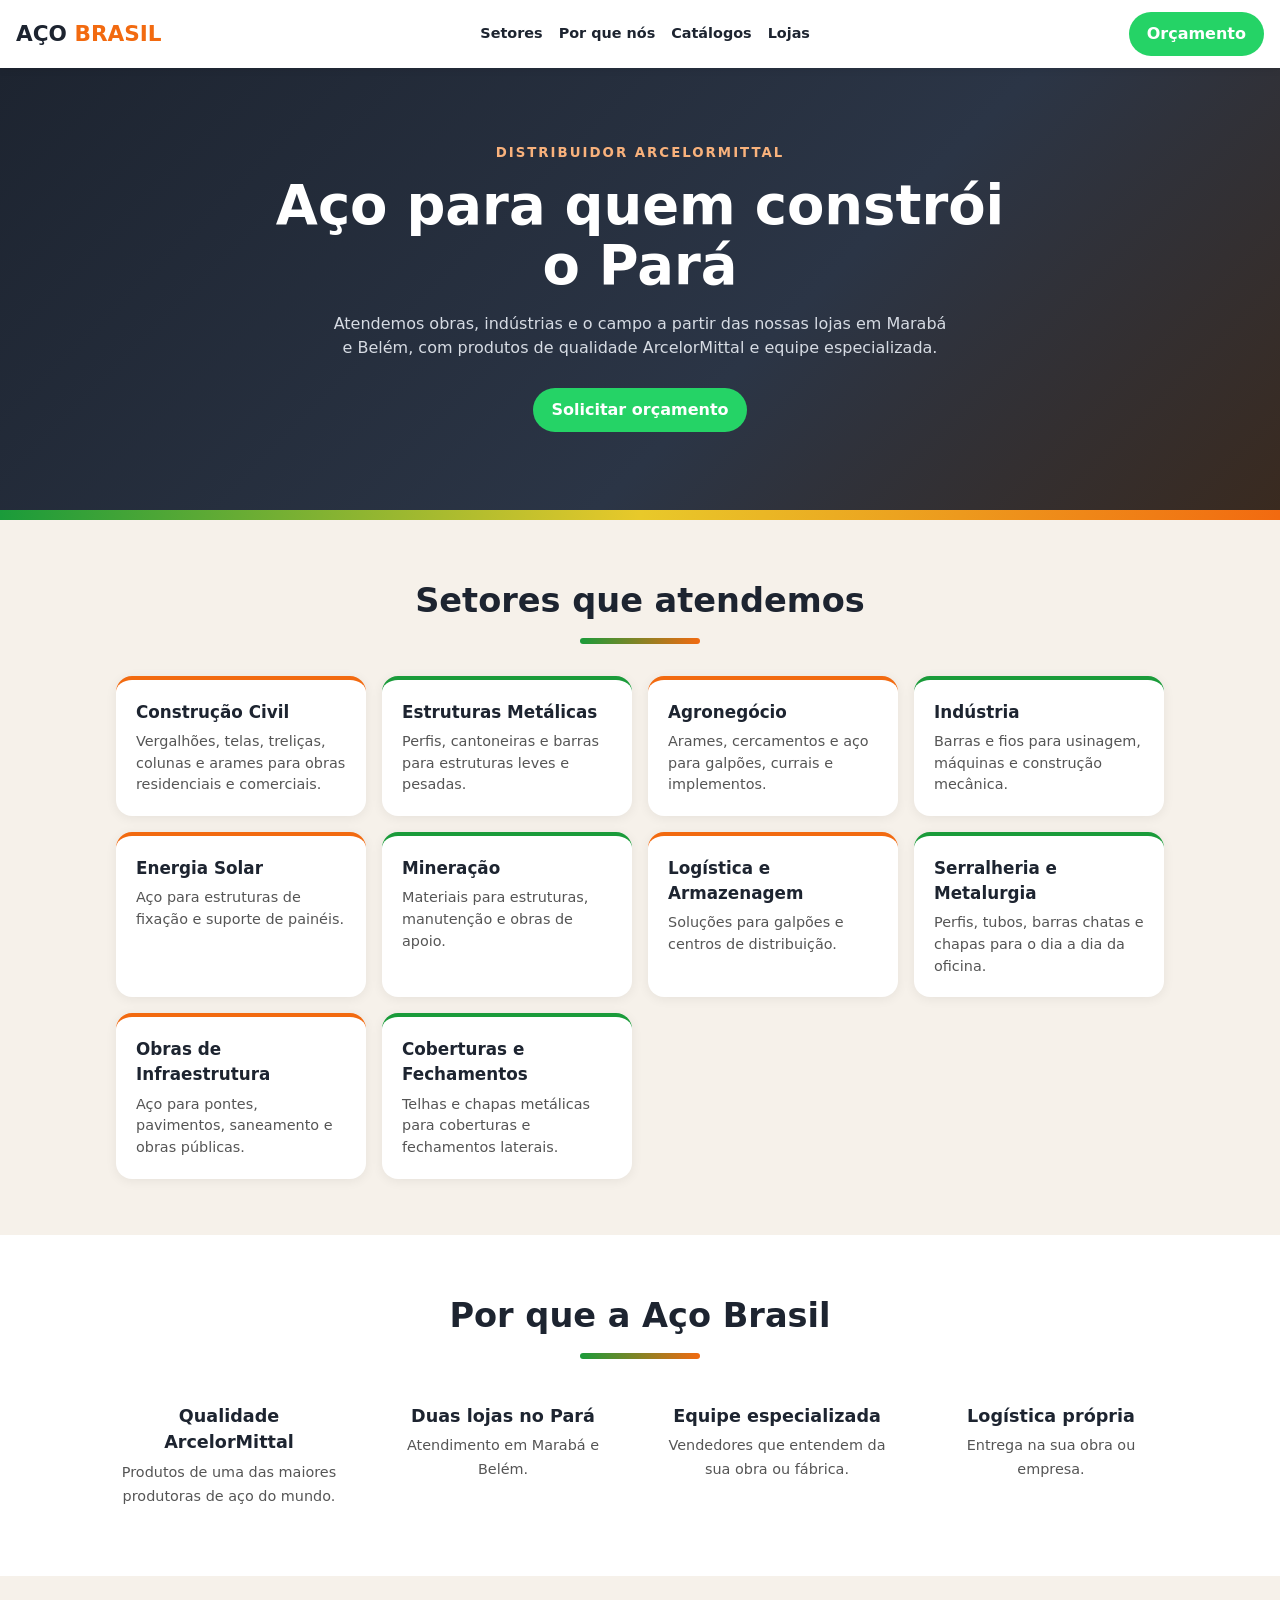
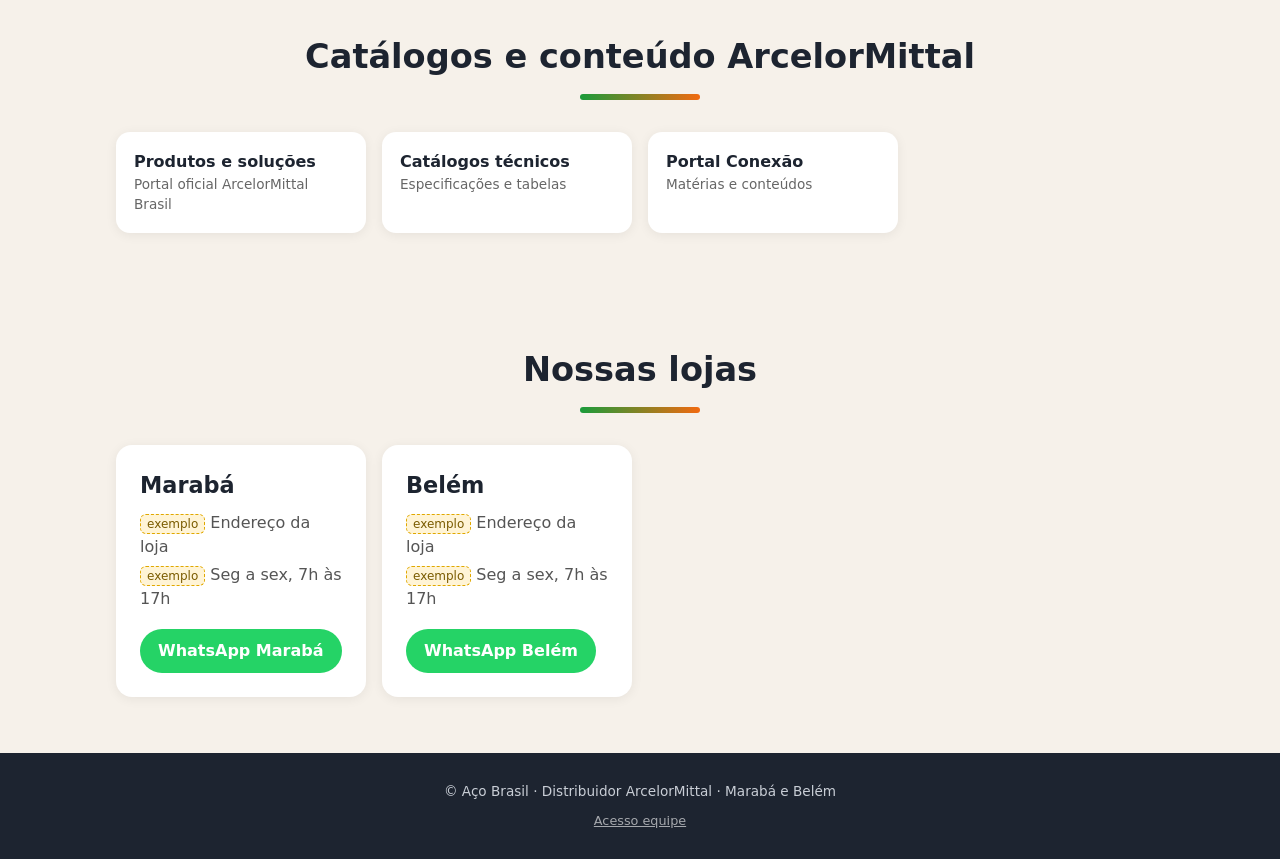
==== index.html @ 0b765691 "Rename index (5).html to index.html" ====
<!doctype html>
<html lang="pt-BR">
<head>
<meta charset="utf-8">
<meta name="viewport" content="width=device-width, initial-scale=1">
<title>Aço Brasil – Distribuidor ArcelorMittal</title>
<meta name="description" content="Aço Brasil, distribuidor ArcelorMittal em Marabá e Belém. Aço para construção civil, indústria, agronegócio e mais.">
<style>
:root{--verde:#1a9b3a;--laranja:#f26a10;--escuro:#1d2430;--claro:#f6f1ea}
*{box-sizing:border-box;margin:0;padding:0}
html{scroll-behavior:smooth}
body{font-family:system-ui,Segoe UI,Roboto,sans-serif;background:var(--claro);color:var(--escuro);overflow-x:hidden;line-height:1.5}
a{color:inherit}
header{position:sticky;top:0;z-index:5;background:#fff;padding:12px 16px;display:flex;align-items:center;justify-content:space-between;gap:12px;box-shadow:0 2px 8px #0001}
.logo{font-weight:900;font-size:1.35rem;text-decoration:none}.logo span{color:var(--laranja)}
nav{display:flex;gap:16px;font-weight:600;font-size:.9rem}
nav a{text-decoration:none}
@media(max-width:640px){nav{display:none}}
.cta{background:#25d366;color:#fff;text-decoration:none;font-weight:700;padding:10px 18px;border-radius:24px;display:inline-block}
.hero{background:linear-gradient(135deg,#1d2430 0%,#2b3546 60%,#3a2a1f 100%);color:#fff;padding:72px 16px 88px;text-align:center;position:relative}
.hero:after{content:"";position:absolute;left:0;right:0;bottom:0;height:10px;background:linear-gradient(90deg,var(--verde),#e8c92a,var(--laranja))}
.hero small{letter-spacing:2px;text-transform:uppercase;color:#f9b27c;font-weight:700}
.hero h1{font-size:clamp(2rem,6vw,3.4rem);line-height:1.1;margin:12px auto 16px;max-width:760px}
.hero p{max-width:620px;margin:0 auto 28px;color:#d6dbe3}
section{max-width:1080px;margin:0 auto;padding:56px 16px}
h2{font-size:clamp(1.5rem,4vw,2.1rem);text-align:center}
.barra{height:6px;width:120px;margin:12px auto 32px;border-radius:3px;background:linear-gradient(90deg,var(--verde),var(--laranja))}
.grid{display:grid;grid-template-columns:repeat(auto-fill,minmax(230px,1fr));gap:16px}
.setor{background:#fff;border-radius:16px;padding:20px;box-shadow:0 2px 12px #0001;border-top:4px solid var(--laranja)}
.setor:nth-child(even){border-top-color:var(--verde)}
.setor h3{font-size:1.05rem;margin-bottom:6px}
.setor p{font-size:.9rem;color:#555}
.diferenciais{background:#fff;max-width:none}
.diferenciais .grid{max-width:1080px;margin:0 auto}
.dif{text-align:center;padding:12px}
.dif b{display:block;font-size:1.1rem;margin-bottom:4px}
.dif span{color:#555;font-size:.9rem}
.links a{display:block;background:#fff;border-radius:14px;padding:18px;text-decoration:none;box-shadow:0 2px 12px #0001;font-weight:700}
.links a span{display:block;font-weight:400;color:#666;font-size:.85rem}
.loja{background:#fff;border-radius:16px;padding:24px;box-shadow:0 2px 12px #0001}
.loja h3{font-size:1.4rem;margin-bottom:8px}
.loja p{color:#555;margin-bottom:4px}
.loja .cta{margin-top:14px}
.ex{background:#fff4d6;border:1px dashed #e0a800;color:#7a5b00;font-size:.75rem;padding:2px 6px;border-radius:6px}
footer{background:var(--escuro);color:#c9ced6;text-align:center;padding:28px 16px;font-size:.85rem}
footer a{color:#fff}
.equipe{display:inline-block;margin-top:10px;opacity:.6;font-size:.8rem}
</style>
</head>
<body>
<header>
  <a class="logo" href="#">AÇO <span>BRASIL</span></a>
  <nav><a href="#setores">Setores</a><a href="#por-que">Por que nós</a><a href="#conteudo">Catálogos</a><a href="#lojas">Lojas</a></nav>
  <a class="cta" href="#lojas">Orçamento</a>
</header>

<div class="hero">
  <small>Distribuidor ArcelorMittal</small>
  <h1>Aço para quem constrói o Pará</h1>
  <p>Atendemos obras, indústrias e o campo a partir das nossas lojas em Marabá e Belém, com produtos de qualidade ArcelorMittal e equipe especializada.</p>
  <a class="cta" href="#lojas">Solicitar orçamento</a>
</div>

<section id="setores">
  <h2>Setores que atendemos</h2><div class="barra"></div>
  <div class="grid">
    <div class="setor"><h3>Construção Civil</h3><p>Vergalhões, telas, treliças, colunas e arames para obras residenciais e comerciais.</p></div>
    <div class="setor"><h3>Estruturas Metálicas</h3><p>Perfis, cantoneiras e barras para estruturas leves e pesadas.</p></div>
    <div class="setor"><h3>Agronegócio</h3><p>Arames, cercamentos e aço para galpões, currais e implementos.</p></div>
    <div class="setor"><h3>Indústria</h3><p>Barras e fios para usinagem, máquinas e construção mecânica.</p></div>
    <div class="setor"><h3>Energia Solar</h3><p>Aço para estruturas de fixação e suporte de painéis.</p></div>
    <div class="setor"><h3>Mineração</h3><p>Materiais para estruturas, manutenção e obras de apoio.</p></div>
    <div class="setor"><h3>Logística e Armazenagem</h3><p>Soluções para galpões e centros de distribuição.</p></div>
    <div class="setor"><h3>Serralheria e Metalurgia</h3><p>Perfis, tubos, barras chatas e chapas para o dia a dia da oficina.</p></div>
    <div class="setor"><h3>Obras de Infraestrutura</h3><p>Aço para pontes, pavimentos, saneamento e obras públicas.</p></div>
    <div class="setor"><h3>Coberturas e Fechamentos</h3><p>Telhas e chapas metálicas para coberturas e fechamentos laterais.</p></div>
  </div>
</section>

<section id="por-que" class="diferenciais">
  <h2>Por que a Aço Brasil</h2><div class="barra"></div>
  <div class="grid">
    <div class="dif"><b>Qualidade ArcelorMittal</b><span>Produtos de uma das maiores produtoras de aço do mundo.</span></div>
    <div class="dif"><b>Duas lojas no Pará</b><span>Atendimento em Marabá e Belém.</span></div>
    <div class="dif"><b>Equipe especializada</b><span>Vendedores que entendem da sua obra ou fábrica.</span></div>
    <div class="dif"><b>Logística própria</b><span>Entrega na sua obra ou empresa.</span></div>
  </div>
</section>

<section id="conteudo">
  <h2>Catálogos e conteúdo ArcelorMittal</h2><div class="barra"></div>
  <div class="grid links">
    <a href="https://brasil.arcelormittal.com/produtos-solucoes" target="_blank" rel="noopener">Produtos e soluções<span>Portal oficial ArcelorMittal Brasil</span></a>
    <a href="https://conexao.arcelormittal.com.br/catalogos/" target="_blank" rel="noopener">Catálogos técnicos<span>Especificações e tabelas</span></a>
    <a href="https://conexao.arcelormittal.com.br/produtos" target="_blank" rel="noopener">Portal Conexão<span>Matérias e conteúdos</span></a>
  </div>
</section>

<section id="lojas">
  <h2>Nossas lojas</h2><div class="barra"></div>
  <div class="grid">
    <div class="loja"><h3>Marabá</h3>
      <p><span class="ex">exemplo</span> Endereço da loja</p><p><span class="ex">exemplo</span> Seg a sex, 7h às 17h</p>
      <a class="cta" href="#" onclick="return false">WhatsApp Marabá</a></div>
    <div class="loja"><h3>Belém</h3>
      <p><span class="ex">exemplo</span> Endereço da loja</p><p><span class="ex">exemplo</span> Seg a sex, 7h às 17h</p>
      <a class="cta" href="#" onclick="return false">WhatsApp Belém</a></div>
  </div>
</section>

<footer>
  © Aço Brasil · Distribuidor ArcelorMittal · Marabá e Belém<br>
  <a class="equipe" href="equipe.html">Acesso equipe</a>
</footer>
</body>
</html>
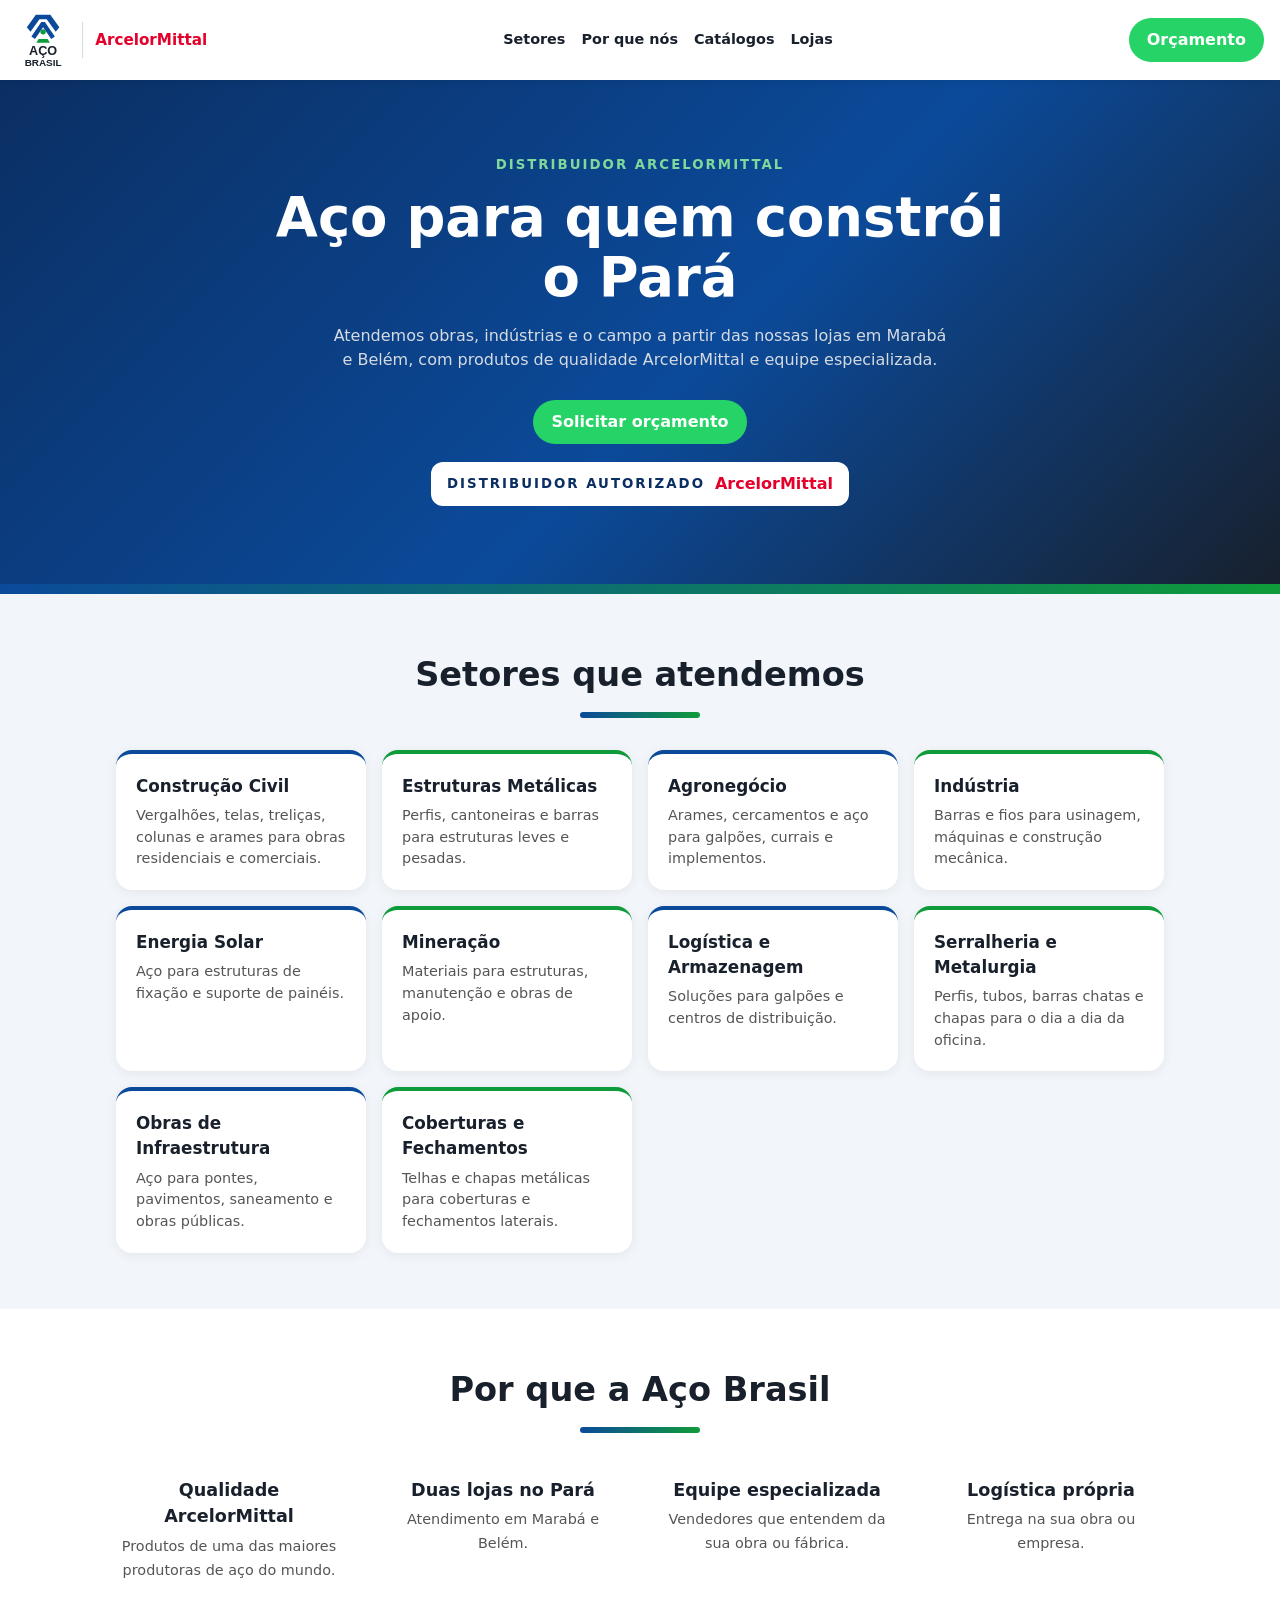
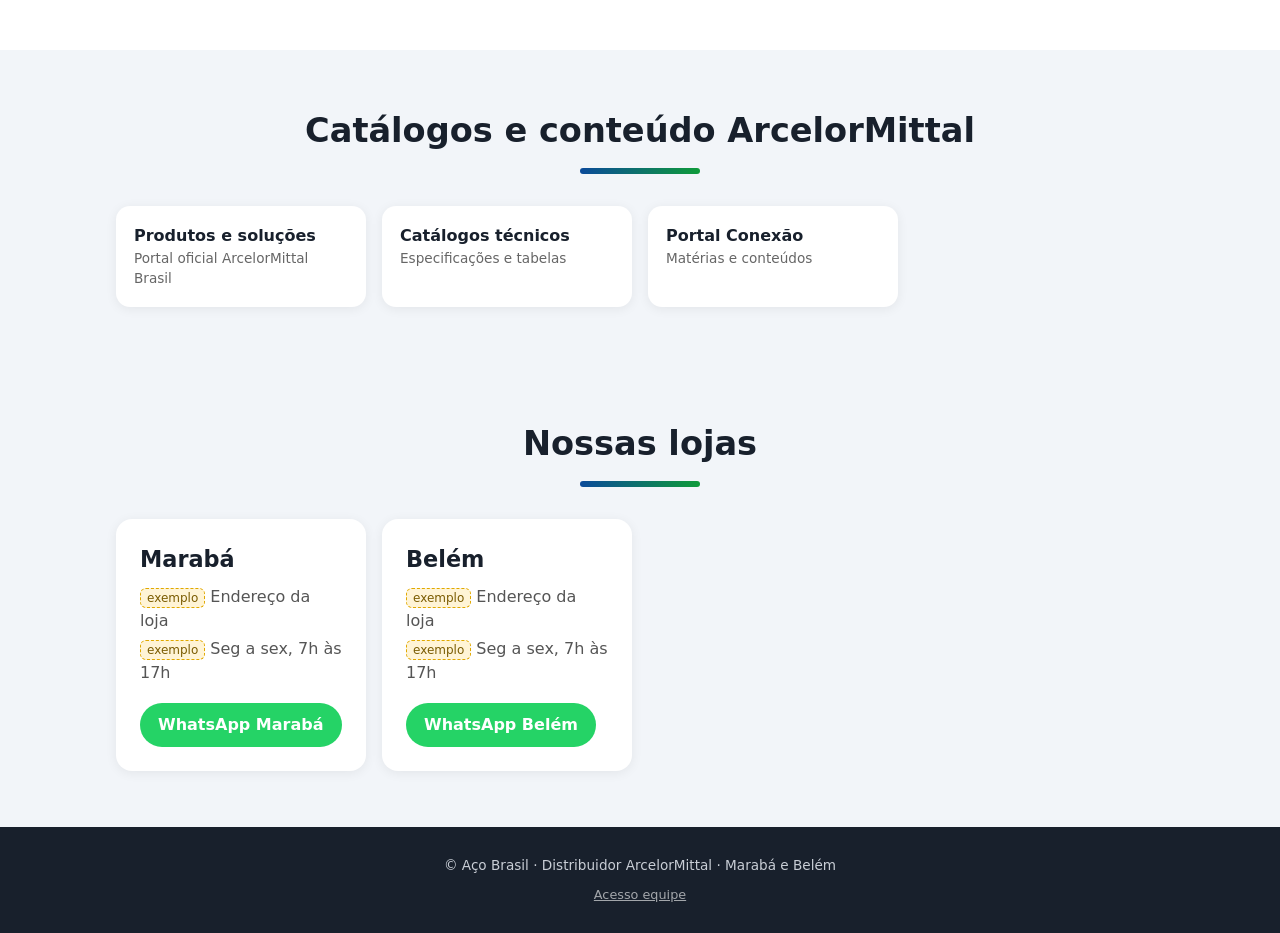
==== commit d42d6f10: "Update index.htmlLayout Aço Brasil: cores e logos" ====
--- a/index.html
+++ b/index.html
@@ -6,25 +6,26 @@
 <title>Aço Brasil – Distribuidor ArcelorMittal</title>
 <meta name="description" content="Aço Brasil, distribuidor ArcelorMittal em Marabá e Belém. Aço para construção civil, indústria, agronegócio e mais.">
 <style>
-:root{--verde:#1a9b3a;--laranja:#f26a10;--escuro:#1d2430;--claro:#f6f1ea}
+:root{--verde:#0f9b3a;--azul:#0b4a9a;--laranja:#0b4a9a;--escuro:#18202c;--claro:#f2f5f9}
 *{box-sizing:border-box;margin:0;padding:0}
 html{scroll-behavior:smooth}
 body{font-family:system-ui,Segoe UI,Roboto,sans-serif;background:var(--claro);color:var(--escuro);overflow-x:hidden;line-height:1.5}
 a{color:inherit}
 header{position:sticky;top:0;z-index:5;background:#fff;padding:12px 16px;display:flex;align-items:center;justify-content:space-between;gap:12px;box-shadow:0 2px 8px #0001}
-.logo{font-weight:900;font-size:1.35rem;text-decoration:none}.logo span{color:var(--laranja)}
+.logo{display:flex;align-items:center;gap:12px;text-decoration:none}.logo svg{height:56px;width:auto;display:block}.logo img{height:52px;width:auto;display:block}.logo .sep{width:1px;height:36px;background:#d5dbe3}.logo .am{height:30px}.logo .am-txt{font-weight:800;color:#e4002b;font-size:.95rem}
+@media(max-width:640px){.logo img{height:42px}.logo .am{height:22px}}
 nav{display:flex;gap:16px;font-weight:600;font-size:.9rem}
 nav a{text-decoration:none}
 @media(max-width:640px){nav{display:none}}
 .cta{background:#25d366;color:#fff;text-decoration:none;font-weight:700;padding:10px 18px;border-radius:24px;display:inline-block}
-.hero{background:linear-gradient(135deg,#1d2430 0%,#2b3546 60%,#3a2a1f 100%);color:#fff;padding:72px 16px 88px;text-align:center;position:relative}
-.hero:after{content:"";position:absolute;left:0;right:0;bottom:0;height:10px;background:linear-gradient(90deg,var(--verde),#e8c92a,var(--laranja))}
-.hero small{letter-spacing:2px;text-transform:uppercase;color:#f9b27c;font-weight:700}
+.hero{background:linear-gradient(135deg,#0b2f63 0%,#0b4a9a 55%,#18202c 100%);color:#fff;padding:72px 16px 88px;text-align:center;position:relative}
+.hero:after{content:"";position:absolute;left:0;right:0;bottom:0;height:10px;background:linear-gradient(90deg,var(--azul),var(--verde))}
+.hero small{letter-spacing:2px;text-transform:uppercase;color:#7fd99a;font-weight:700}
 .hero h1{font-size:clamp(2rem,6vw,3.4rem);line-height:1.1;margin:12px auto 16px;max-width:760px}
 .hero p{max-width:620px;margin:0 auto 28px;color:#d6dbe3}
 section{max-width:1080px;margin:0 auto;padding:56px 16px}
 h2{font-size:clamp(1.5rem,4vw,2.1rem);text-align:center}
-.barra{height:6px;width:120px;margin:12px auto 32px;border-radius:3px;background:linear-gradient(90deg,var(--verde),var(--laranja))}
+.barra{height:6px;width:120px;margin:12px auto 32px;border-radius:3px;background:linear-gradient(90deg,var(--azul),var(--verde))}
 .grid{display:grid;grid-template-columns:repeat(auto-fill,minmax(230px,1fr));gap:16px}
 .setor{background:#fff;border-radius:16px;padding:20px;box-shadow:0 2px 12px #0001;border-top:4px solid var(--laranja)}
 .setor:nth-child(even){border-top-color:var(--verde)}
@@ -44,12 +45,13 @@
 .ex{background:#fff4d6;border:1px dashed #e0a800;color:#7a5b00;font-size:.75rem;padding:2px 6px;border-radius:6px}
 footer{background:var(--escuro);color:#c9ced6;text-align:center;padding:28px 16px;font-size:.85rem}
 footer a{color:#fff}
+.parceiro{display:flex;align-items:center;justify-content:center;gap:10px;margin:18px auto 0;background:#fff;border-radius:12px;padding:10px 16px;width:fit-content}.parceiro img{height:34px}.parceiro small{color:#0b2f63}
 .equipe{display:inline-block;margin-top:10px;opacity:.6;font-size:.8rem}
 </style>
 </head>
 <body>
 <header>
-  <a class="logo" href="#">AÇO <span>BRASIL</span></a>
+  <a class="logo" href="#"><svg viewBox="0 0 120 124" role="img" aria-label="Aço Brasil"><path d="M24 34 44 6h32l20 28-8 10L68 16H52L32 44z" fill="#0b4a9a"/><path d="M34 54 56 22h8l22 32-8 6L60 34 42 60z" fill="#0b4a9a"/><circle cx="60" cy="44" r="6" fill="#0f9b3a"/><path d="M50 60h20l5 8H45z" fill="#0f9b3a"/><text x="60" y="96" text-anchor="middle" font-size="28" font-weight="900" fill="#18202c" font-family="Arial Black,Arial,sans-serif">AÇO</text><text x="60" y="120" text-anchor="middle" font-size="22" font-weight="900" fill="#18202c" font-family="Arial Black,Arial,sans-serif">BRASIL</text></svg><span class="sep"></span><img class="am" src="logo-arcelormittal.png" alt="ArcelorMittal" onerror="this.outerHTML='<span class=am-txt>ArcelorMittal</span>'"></a>
   <nav><a href="#setores">Setores</a><a href="#por-que">Por que nós</a><a href="#conteudo">Catálogos</a><a href="#lojas">Lojas</a></nav>
   <a class="cta" href="#lojas">Orçamento</a>
 </header>
@@ -59,6 +61,7 @@
   <h1>Aço para quem constrói o Pará</h1>
   <p>Atendemos obras, indústrias e o campo a partir das nossas lojas em Marabá e Belém, com produtos de qualidade ArcelorMittal e equipe especializada.</p>
   <a class="cta" href="#lojas">Solicitar orçamento</a>
+  <div class="parceiro"><small>Distribuidor autorizado</small><img src="logo-arcelormittal.png" alt="ArcelorMittal" onerror="this.outerHTML='<b style=color:#e4002b>ArcelorMittal</b>'"></div>
 </div>
 
 <section id="setores">
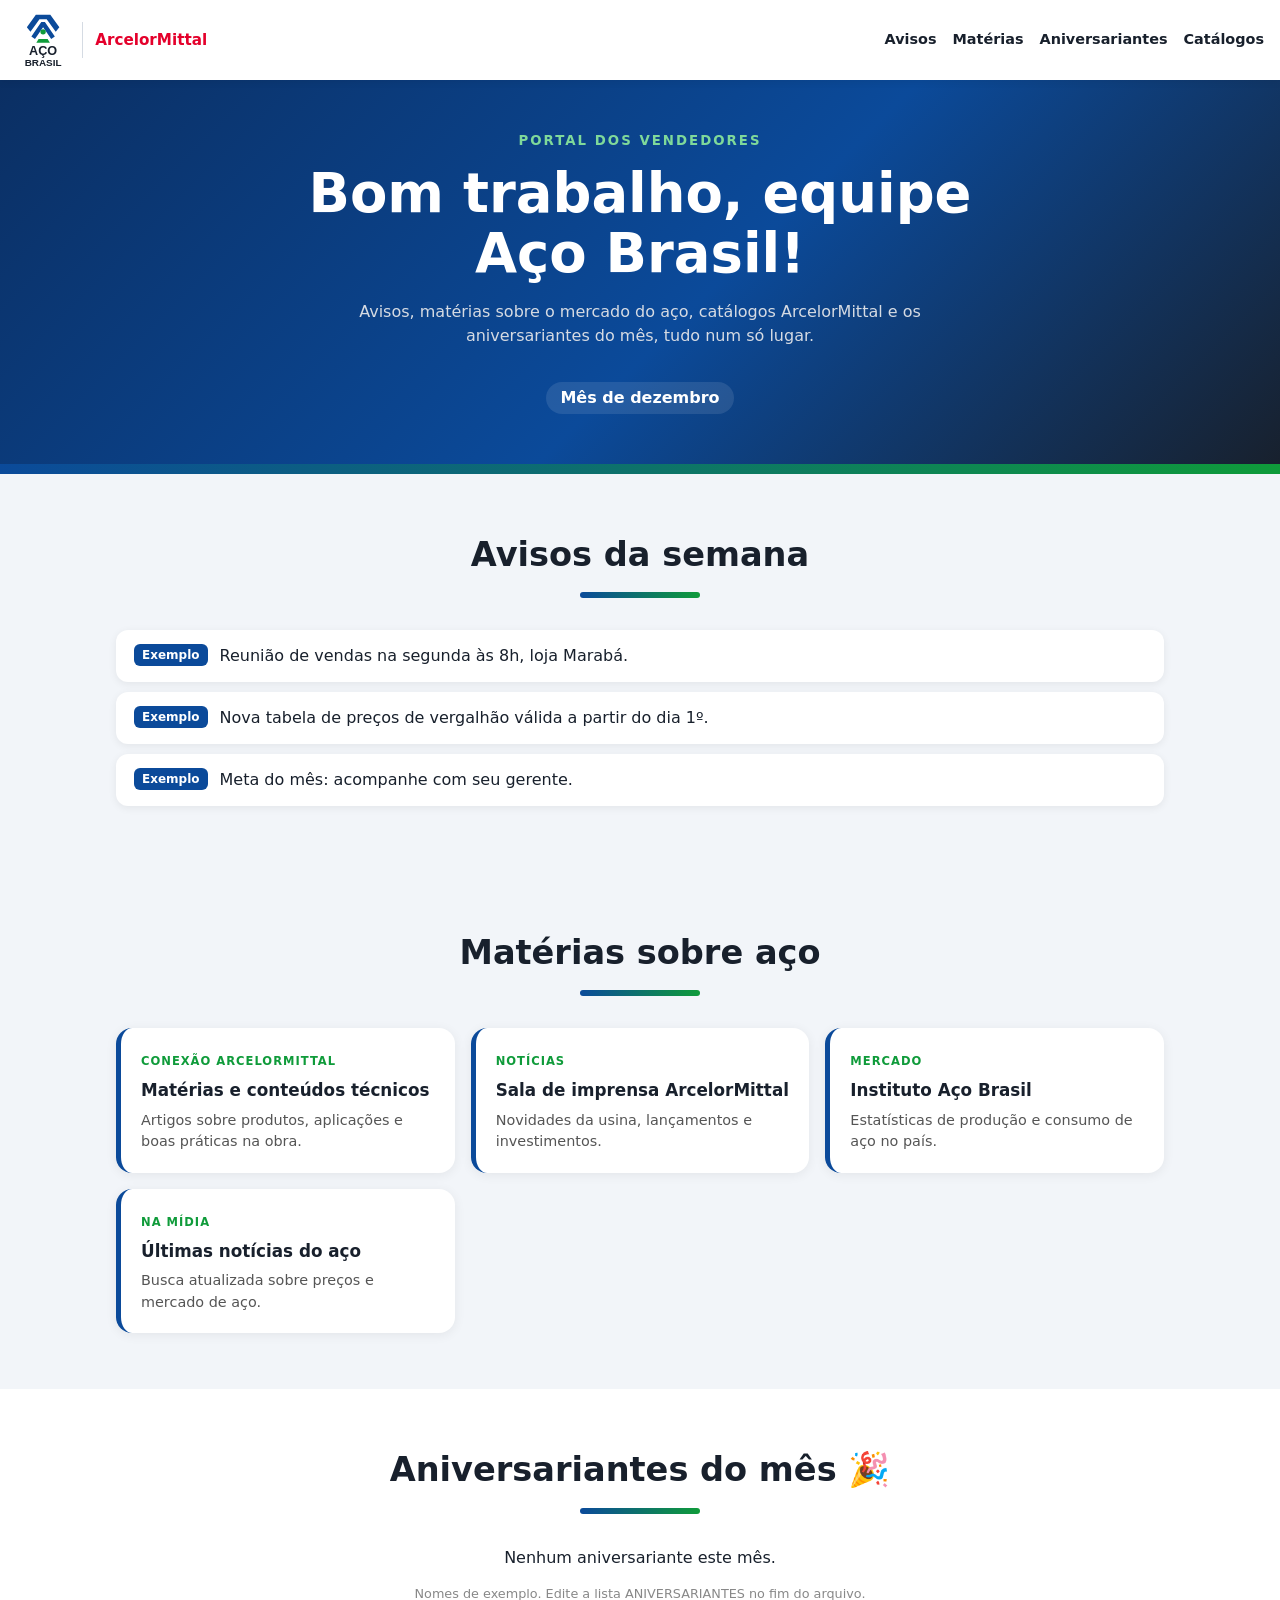
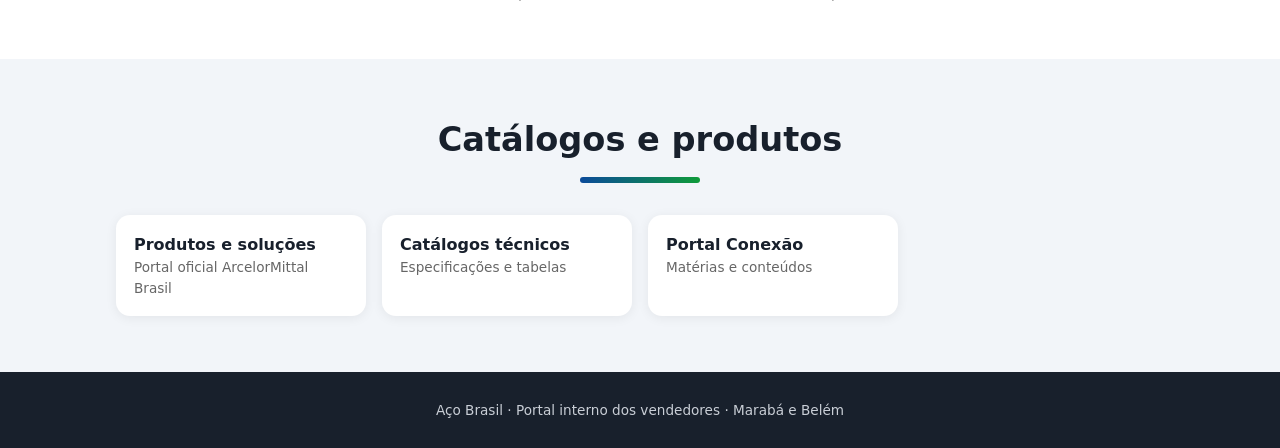
==== commit 7a22764d: "Portal dos vendedores: avisos, materias e aniversariantes" ====
--- a/index.html
+++ b/index.html
@@ -3,7 +3,7 @@
 <head>
 <meta charset="utf-8">
 <meta name="viewport" content="width=device-width, initial-scale=1">
-<title>Aço Brasil – Distribuidor ArcelorMittal</title>
+<title>Aço Brasil – Portal dos Vendedores</title>
 <meta name="description" content="Aço Brasil, distribuidor ArcelorMittal em Marabá e Belém. Aço para construção civil, indústria, agronegócio e mais.">
 <style>
 :root{--verde:#0f9b3a;--azul:#0b4a9a;--laranja:#0b4a9a;--escuro:#18202c;--claro:#f2f5f9}
@@ -47,51 +47,59 @@
 footer a{color:#fff}
 .parceiro{display:flex;align-items:center;justify-content:center;gap:10px;margin:18px auto 0;background:#fff;border-radius:12px;padding:10px 16px;width:fit-content}.parceiro img{height:34px}.parceiro small{color:#0b2f63}
 .equipe{display:inline-block;margin-top:10px;opacity:.6;font-size:.8rem}
+.hero{padding:48px 16px 60px}
+.mes{display:inline-block;background:#ffffff1a;border-radius:20px;padding:4px 14px;margin-top:6px;font-weight:600}
+.cards{display:grid;grid-template-columns:repeat(auto-fill,minmax(260px,1fr));gap:16px}
+.card{background:#fff;border-radius:16px;padding:20px;box-shadow:0 2px 12px #0001;border-left:5px solid var(--azul);text-decoration:none;display:block}
+.card .tag{font-size:.72rem;font-weight:700;text-transform:uppercase;letter-spacing:1px;color:var(--verde)}
+.card h3{font-size:1.05rem;margin:6px 0}
+.card p{font-size:.9rem;color:#555}
+.niver{background:#fff;border-radius:16px;padding:18px;text-align:center;box-shadow:0 2px 12px #0001;border-top:4px solid var(--verde)}
+.niver .av{width:64px;height:64px;border-radius:50%;margin:0 auto 10px;background:linear-gradient(135deg,var(--azul),var(--verde));color:#fff;display:flex;align-items:center;justify-content:center;font-weight:800;font-size:1.4rem}
+.niver b{display:block}.niver span{color:#666;font-size:.85rem}
+.hoje{outline:3px solid #f5c400}
+.aviso{background:#fff;border-radius:12px;padding:14px 18px;margin-bottom:10px;box-shadow:0 2px 8px #0001;display:flex;gap:12px;align-items:flex-start}
+.aviso i{font-style:normal;font-size:.75rem;font-weight:700;color:#fff;background:var(--azul);border-radius:6px;padding:2px 8px;white-space:nowrap}
 </style>
 </head>
 <body>
 <header>
   <a class="logo" href="#"><svg viewBox="0 0 120 124" role="img" aria-label="Aço Brasil"><path d="M24 34 44 6h32l20 28-8 10L68 16H52L32 44z" fill="#0b4a9a"/><path d="M34 54 56 22h8l22 32-8 6L60 34 42 60z" fill="#0b4a9a"/><circle cx="60" cy="44" r="6" fill="#0f9b3a"/><path d="M50 60h20l5 8H45z" fill="#0f9b3a"/><text x="60" y="96" text-anchor="middle" font-size="28" font-weight="900" fill="#18202c" font-family="Arial Black,Arial,sans-serif">AÇO</text><text x="60" y="120" text-anchor="middle" font-size="22" font-weight="900" fill="#18202c" font-family="Arial Black,Arial,sans-serif">BRASIL</text></svg><span class="sep"></span><img class="am" src="logo-arcelormittal.png" alt="ArcelorMittal" onerror="this.outerHTML='<span class=am-txt>ArcelorMittal</span>'"></a>
-  <nav><a href="#setores">Setores</a><a href="#por-que">Por que nós</a><a href="#conteudo">Catálogos</a><a href="#lojas">Lojas</a></nav>
-  <a class="cta" href="#lojas">Orçamento</a>
+  <nav><a href="#avisos">Avisos</a><a href="#materias">Matérias</a><a href="#aniversariantes">Aniversariantes</a><a href="#catalogos">Catálogos</a></nav>
 </header>
 
 <div class="hero">
-  <small>Distribuidor ArcelorMittal</small>
-  <h1>Aço para quem constrói o Pará</h1>
-  <p>Atendemos obras, indústrias e o campo a partir das nossas lojas em Marabá e Belém, com produtos de qualidade ArcelorMittal e equipe especializada.</p>
-  <a class="cta" href="#lojas">Solicitar orçamento</a>
-  <div class="parceiro"><small>Distribuidor autorizado</small><img src="logo-arcelormittal.png" alt="ArcelorMittal" onerror="this.outerHTML='<b style=color:#e4002b>ArcelorMittal</b>'"></div>
+  <small>Portal dos Vendedores</small>
+  <h1>Bom trabalho, equipe Aço Brasil!</h1>
+  <p>Avisos, matérias sobre o mercado do aço, catálogos ArcelorMittal e os aniversariantes do mês, tudo num só lugar.</p>
+  <div class="mes" id="mesAtual"></div>
 </div>
 
-<section id="setores">
-  <h2>Setores que atendemos</h2><div class="barra"></div>
-  <div class="grid">
-    <div class="setor"><h3>Construção Civil</h3><p>Vergalhões, telas, treliças, colunas e arames para obras residenciais e comerciais.</p></div>
-    <div class="setor"><h3>Estruturas Metálicas</h3><p>Perfis, cantoneiras e barras para estruturas leves e pesadas.</p></div>
-    <div class="setor"><h3>Agronegócio</h3><p>Arames, cercamentos e aço para galpões, currais e implementos.</p></div>
-    <div class="setor"><h3>Indústria</h3><p>Barras e fios para usinagem, máquinas e construção mecânica.</p></div>
-    <div class="setor"><h3>Energia Solar</h3><p>Aço para estruturas de fixação e suporte de painéis.</p></div>
-    <div class="setor"><h3>Mineração</h3><p>Materiais para estruturas, manutenção e obras de apoio.</p></div>
-    <div class="setor"><h3>Logística e Armazenagem</h3><p>Soluções para galpões e centros de distribuição.</p></div>
-    <div class="setor"><h3>Serralheria e Metalurgia</h3><p>Perfis, tubos, barras chatas e chapas para o dia a dia da oficina.</p></div>
-    <div class="setor"><h3>Obras de Infraestrutura</h3><p>Aço para pontes, pavimentos, saneamento e obras públicas.</p></div>
-    <div class="setor"><h3>Coberturas e Fechamentos</h3><p>Telhas e chapas metálicas para coberturas e fechamentos laterais.</p></div>
+<section id="avisos">
+  <h2>Avisos da semana</h2><div class="barra"></div>
+  <div class="aviso"><i>Exemplo</i><div>Reunião de vendas na segunda às 8h, loja Marabá.</div></div>
+  <div class="aviso"><i>Exemplo</i><div>Nova tabela de preços de vergalhão válida a partir do dia 1º.</div></div>
+  <div class="aviso"><i>Exemplo</i><div>Meta do mês: acompanhe com seu gerente.</div></div>
+</section>
+
+<section id="materias">
+  <h2>Matérias sobre aço</h2><div class="barra"></div>
+  <div class="cards">
+    <a class="card" href="https://conexao.arcelormittal.com.br/produtos" target="_blank" rel="noopener"><span class="tag">Conexão ArcelorMittal</span><h3>Matérias e conteúdos técnicos</h3><p>Artigos sobre produtos, aplicações e boas práticas na obra.</p></a>
+    <a class="card" href="https://brasil.arcelormittal.com/sala-de-imprensa/noticias" target="_blank" rel="noopener"><span class="tag">Notícias</span><h3>Sala de imprensa ArcelorMittal</h3><p>Novidades da usina, lançamentos e investimentos.</p></a>
+    <a class="card" href="https://acobrasil.org.br/site/" target="_blank" rel="noopener"><span class="tag">Mercado</span><h3>Instituto Aço Brasil</h3><p>Estatísticas de produção e consumo de aço no país.</p></a>
+    <a class="card" href="https://news.google.com/search?q=a%C3%A7o%20vergalh%C3%A3o%20mercado&hl=pt-BR&gl=BR&ceid=BR:pt-419" target="_blank" rel="noopener"><span class="tag">Na mídia</span><h3>Últimas notícias do aço</h3><p>Busca atualizada sobre preços e mercado de aço.</p></a>
   </div>
 </section>
 
-<section id="por-que" class="diferenciais">
-  <h2>Por que a Aço Brasil</h2><div class="barra"></div>
-  <div class="grid">
-    <div class="dif"><b>Qualidade ArcelorMittal</b><span>Produtos de uma das maiores produtoras de aço do mundo.</span></div>
-    <div class="dif"><b>Duas lojas no Pará</b><span>Atendimento em Marabá e Belém.</span></div>
-    <div class="dif"><b>Equipe especializada</b><span>Vendedores que entendem da sua obra ou fábrica.</span></div>
-    <div class="dif"><b>Logística própria</b><span>Entrega na sua obra ou empresa.</span></div>
-  </div>
+<section id="aniversariantes" class="diferenciais">
+  <h2>Aniversariantes do mês 🎉</h2><div class="barra"></div>
+  <div class="grid" id="listaNiver"></div>
+  <p style="text-align:center;color:#888;font-size:.8rem;margin-top:14px">Nomes de exemplo. Edite a lista ANIVERSARIANTES no fim do arquivo.</p>
 </section>
 
-<section id="conteudo">
-  <h2>Catálogos e conteúdo ArcelorMittal</h2><div class="barra"></div>
+<section id="catalogos">
+  <h2>Catálogos e produtos</h2><div class="barra"></div>
   <div class="grid links">
     <a href="https://brasil.arcelormittal.com/produtos-solucoes" target="_blank" rel="noopener">Produtos e soluções<span>Portal oficial ArcelorMittal Brasil</span></a>
     <a href="https://conexao.arcelormittal.com.br/catalogos/" target="_blank" rel="noopener">Catálogos técnicos<span>Especificações e tabelas</span></a>
@@ -99,21 +107,25 @@
   </div>
 </section>
 
-<section id="lojas">
-  <h2>Nossas lojas</h2><div class="barra"></div>
-  <div class="grid">
-    <div class="loja"><h3>Marabá</h3>
-      <p><span class="ex">exemplo</span> Endereço da loja</p><p><span class="ex">exemplo</span> Seg a sex, 7h às 17h</p>
-      <a class="cta" href="#" onclick="return false">WhatsApp Marabá</a></div>
-    <div class="loja"><h3>Belém</h3>
-      <p><span class="ex">exemplo</span> Endereço da loja</p><p><span class="ex">exemplo</span> Seg a sex, 7h às 17h</p>
-      <a class="cta" href="#" onclick="return false">WhatsApp Belém</a></div>
-  </div>
-</section>
+<footer>
+  Aço Brasil · Portal interno dos vendedores · Marabá e Belém
+</footer>
 
-<footer>
-  © Aço Brasil · Distribuidor ArcelorMittal · Marabá e Belém<br>
-  <a class="equipe" href="equipe.html">Acesso equipe</a>
-</footer>
+<script>
+// Edite aqui: nome, dia, mês (1-12), loja
+const ANIVERSARIANTES = [
+  {nome:"João Silva", dia:5, mes:10, loja:"Marabá"},
+  {nome:"Maria Souza", dia:18, mes:10, loja:"Belém"},
+  {nome:"Carlos Lima", dia:27, mes:10, loja:"Marabá"},
+  {nome:"Ana Costa", dia:9, mes:11, loja:"Belém"}
+];
+const hoje=new Date(), m=hoje.getMonth()+1;
+const nomes=["janeiro","fevereiro","março","abril","maio","junho","julho","agosto","setembro","outubro","novembro","dezembro"];
+document.getElementById("mesAtual").textContent="Mês de "+nomes[m-1];
+const lista=ANIVERSARIANTES.filter(a=>a.mes===m).sort((a,b)=>a.dia-b.dia);
+document.getElementById("listaNiver").innerHTML = lista.length ? lista.map(a=>
+  `<div class="niver${a.dia===hoje.getDate()?' hoje':''}"><div class="av">${a.nome.split(' ').map(p=>p[0]).slice(0,2).join('')}</div><b>${a.nome}</b><span>Dia ${a.dia} · ${a.loja}${a.dia===hoje.getDate()?' · Hoje! 🎂':''}</span></div>`).join("")
+  : '<p style="text-align:center;grid-column:1/-1">Nenhum aniversariante este mês.</p>';
+</script>
 </body>
 </html>
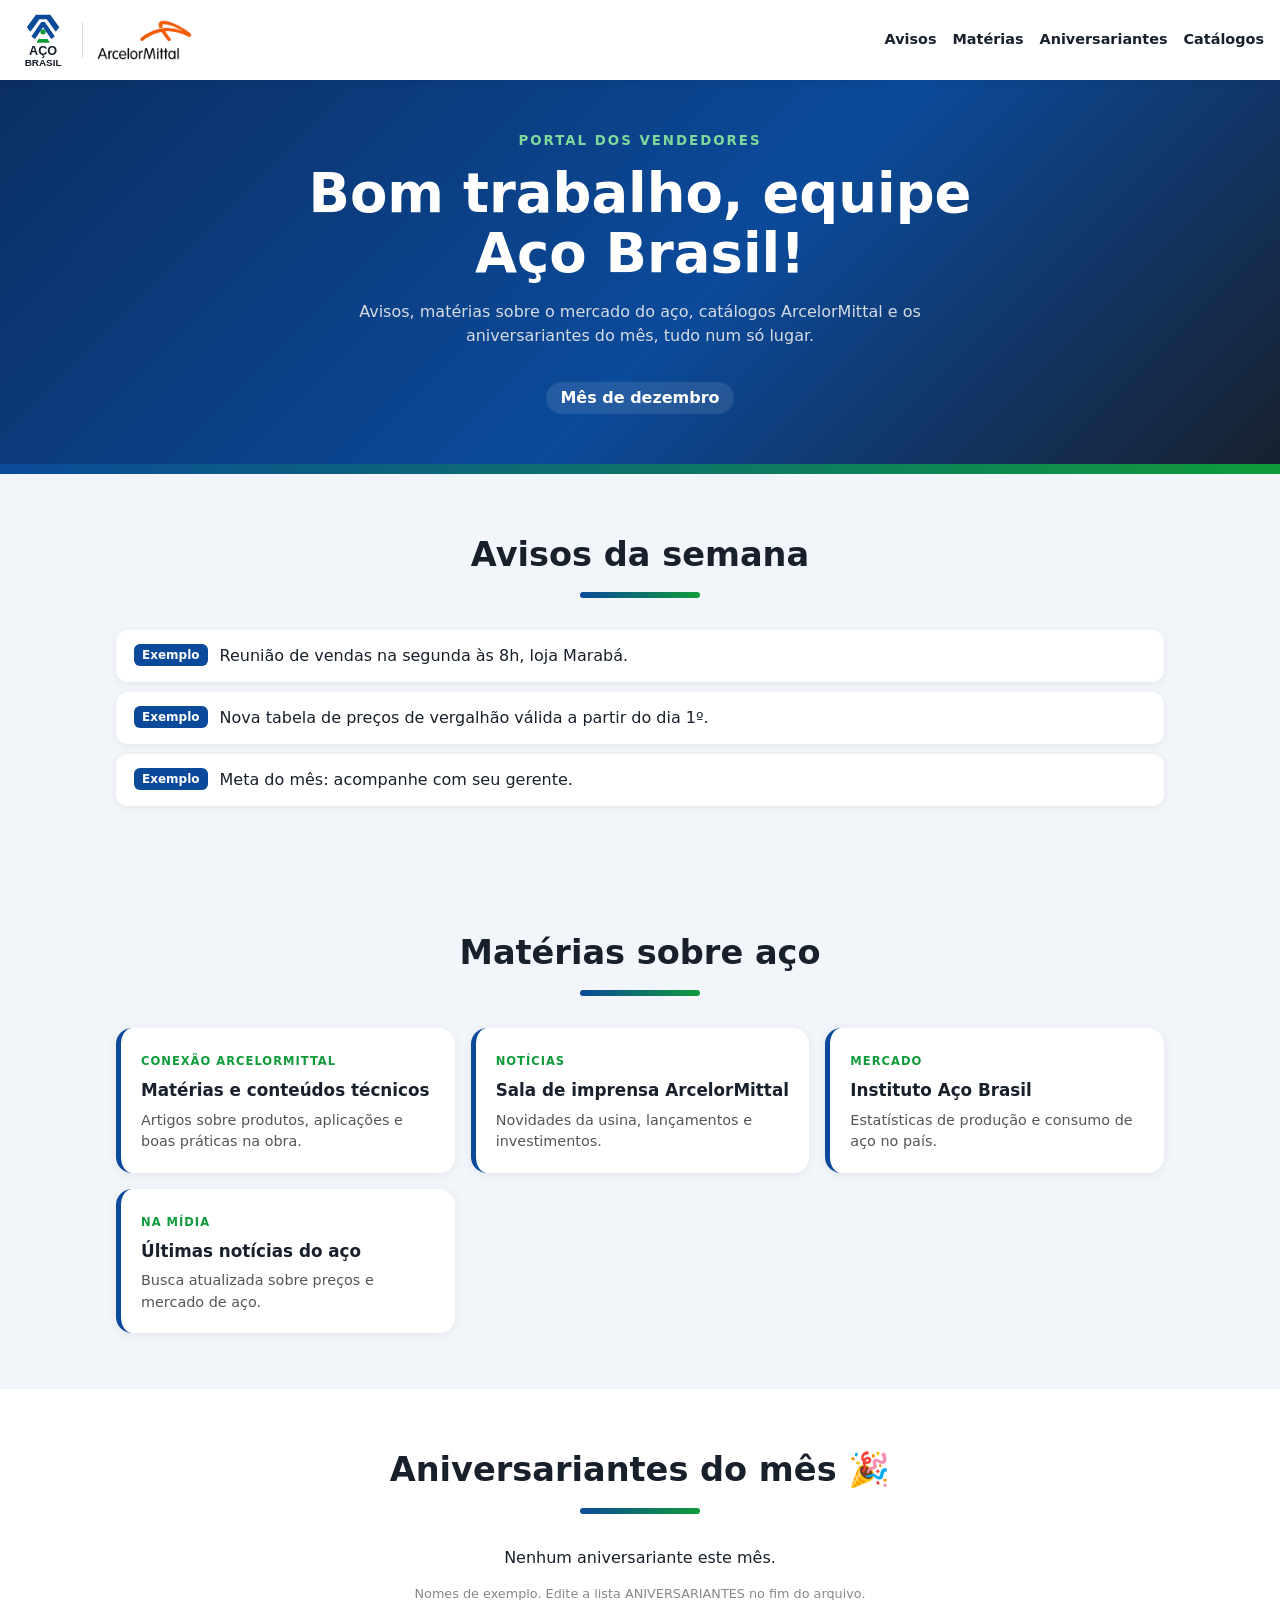
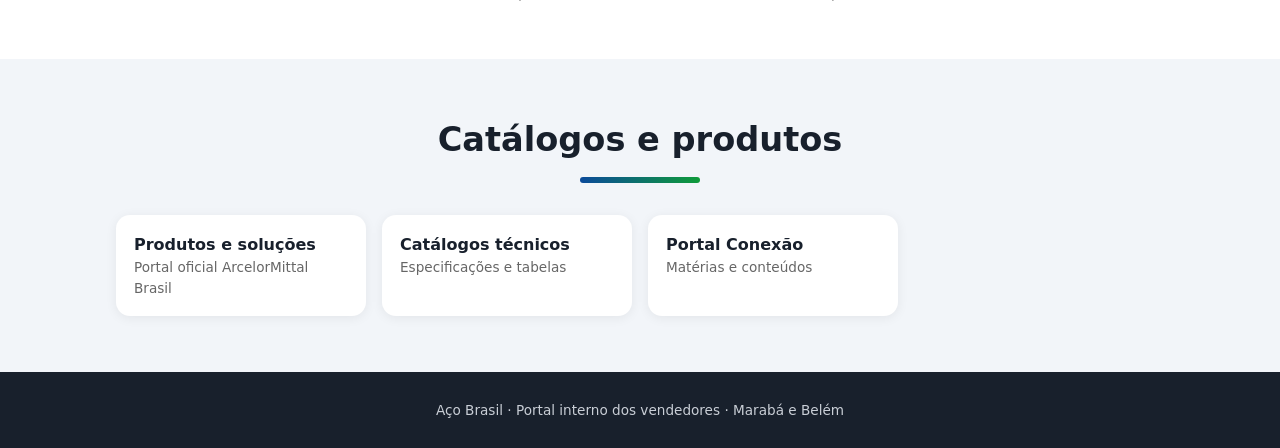
==== commit b2c84576: "Adiciona logo ArcelorMittal" ====
--- a/index.html
+++ b/index.html
@@ -12,8 +12,8 @@
 body{font-family:system-ui,Segoe UI,Roboto,sans-serif;background:var(--claro);color:var(--escuro);overflow-x:hidden;line-height:1.5}
 a{color:inherit}
 header{position:sticky;top:0;z-index:5;background:#fff;padding:12px 16px;display:flex;align-items:center;justify-content:space-between;gap:12px;box-shadow:0 2px 8px #0001}
-.logo{display:flex;align-items:center;gap:12px;text-decoration:none}.logo svg{height:56px;width:auto;display:block}.logo img{height:52px;width:auto;display:block}.logo .sep{width:1px;height:36px;background:#d5dbe3}.logo .am{height:30px}.logo .am-txt{font-weight:800;color:#e4002b;font-size:.95rem}
-@media(max-width:640px){.logo img{height:42px}.logo .am{height:22px}}
+.logo{display:flex;align-items:center;gap:12px;text-decoration:none}.logo svg{height:56px;width:auto;display:block}.logo img{height:52px;width:auto;display:block}.logo .sep{width:1px;height:36px;background:#d5dbe3}.logo .am{height:44px}.logo .am-txt{font-weight:800;color:#e4002b;font-size:.95rem}
+@media(max-width:640px){.logo img{height:42px}.logo .am{height:32px}}
 nav{display:flex;gap:16px;font-weight:600;font-size:.9rem}
 nav a{text-decoration:none}
 @media(max-width:640px){nav{display:none}}
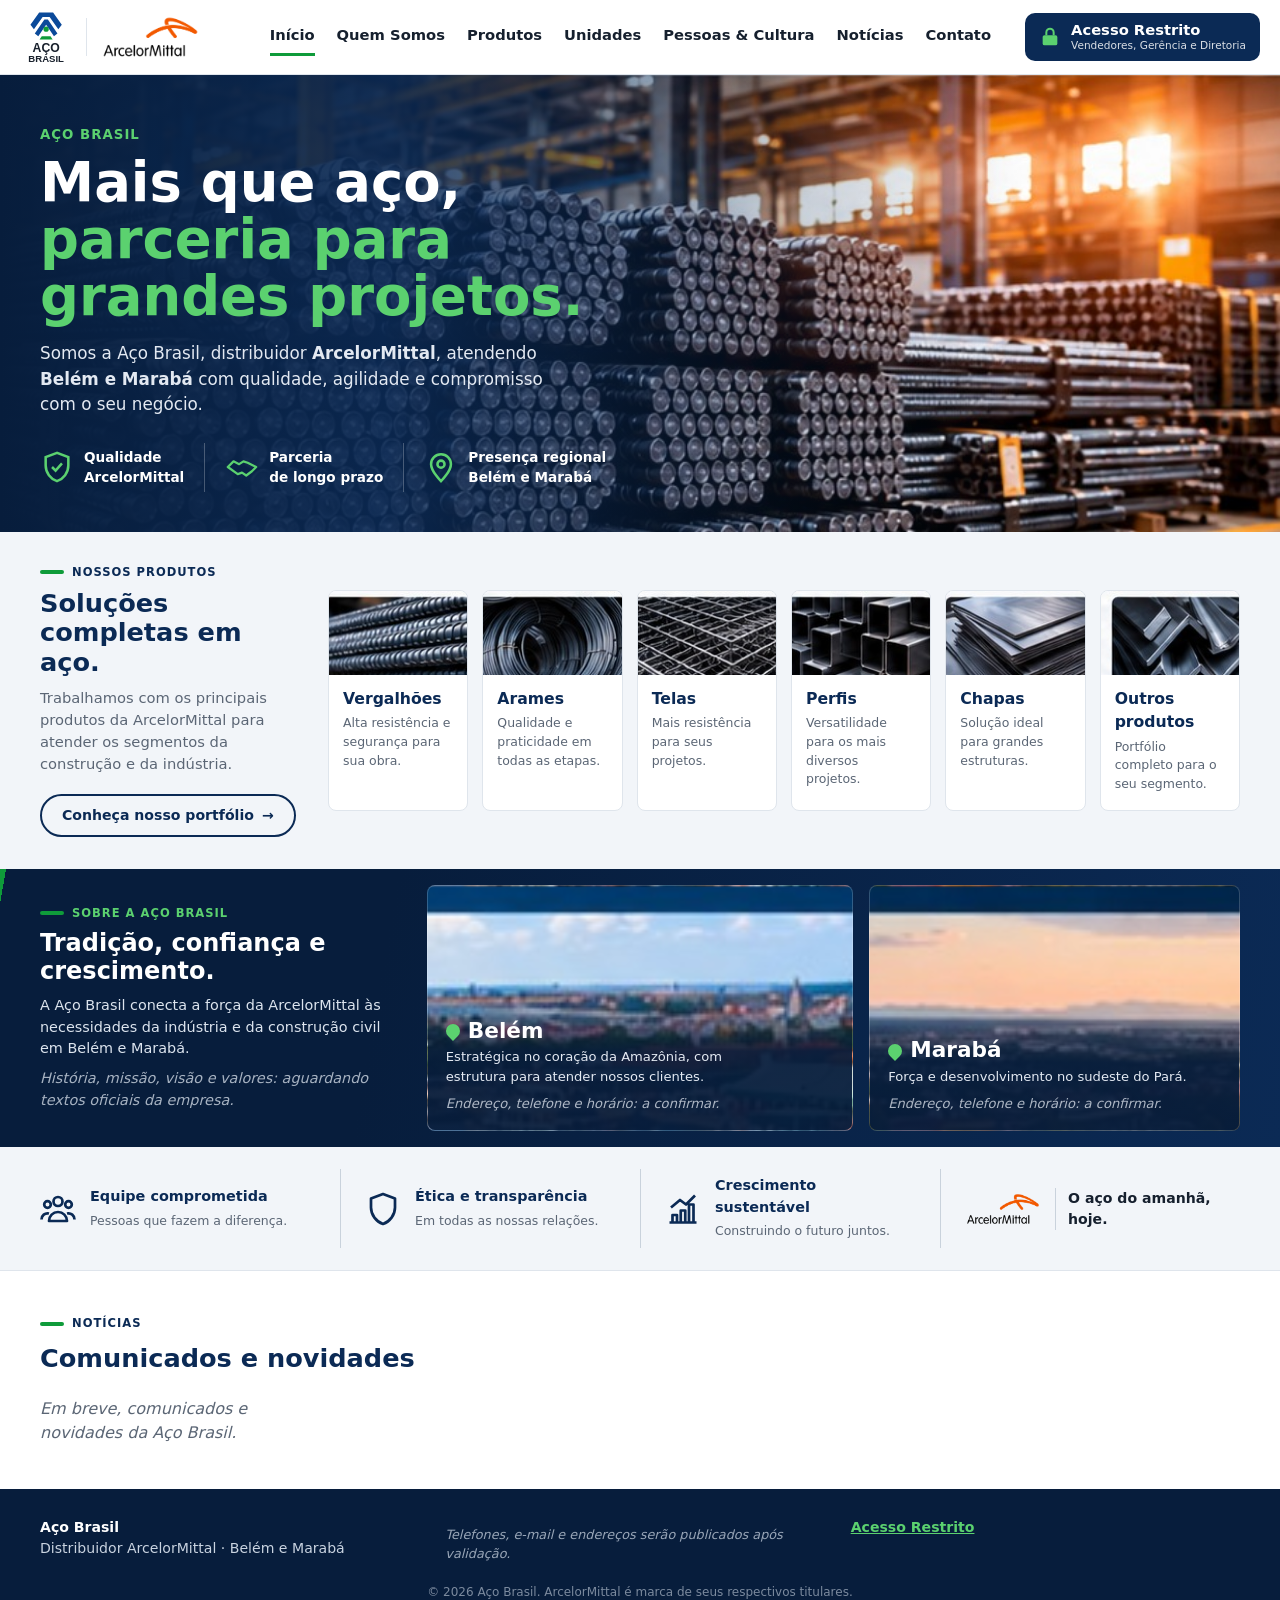
==== commit 1ea8154d: "Novo site institucional conforme mockup" ====
--- a/index.html
+++ b/index.html
@@ -3,129 +3,114 @@
 <head>
 <meta charset="utf-8">
 <meta name="viewport" content="width=device-width, initial-scale=1">
-<title>Aço Brasil – Portal dos Vendedores</title>
-<meta name="description" content="Aço Brasil, distribuidor ArcelorMittal em Marabá e Belém. Aço para construção civil, indústria, agronegócio e mais.">
-<style>
-:root{--verde:#0f9b3a;--azul:#0b4a9a;--laranja:#0b4a9a;--escuro:#18202c;--claro:#f2f5f9}
-*{box-sizing:border-box;margin:0;padding:0}
-html{scroll-behavior:smooth}
-body{font-family:system-ui,Segoe UI,Roboto,sans-serif;background:var(--claro);color:var(--escuro);overflow-x:hidden;line-height:1.5}
-a{color:inherit}
-header{position:sticky;top:0;z-index:5;background:#fff;padding:12px 16px;display:flex;align-items:center;justify-content:space-between;gap:12px;box-shadow:0 2px 8px #0001}
-.logo{display:flex;align-items:center;gap:12px;text-decoration:none}.logo svg{height:56px;width:auto;display:block}.logo img{height:52px;width:auto;display:block}.logo .sep{width:1px;height:36px;background:#d5dbe3}.logo .am{height:44px}.logo .am-txt{font-weight:800;color:#e4002b;font-size:.95rem}
-@media(max-width:640px){.logo img{height:42px}.logo .am{height:32px}}
-nav{display:flex;gap:16px;font-weight:600;font-size:.9rem}
-nav a{text-decoration:none}
-@media(max-width:640px){nav{display:none}}
-.cta{background:#25d366;color:#fff;text-decoration:none;font-weight:700;padding:10px 18px;border-radius:24px;display:inline-block}
-.hero{background:linear-gradient(135deg,#0b2f63 0%,#0b4a9a 55%,#18202c 100%);color:#fff;padding:72px 16px 88px;text-align:center;position:relative}
-.hero:after{content:"";position:absolute;left:0;right:0;bottom:0;height:10px;background:linear-gradient(90deg,var(--azul),var(--verde))}
-.hero small{letter-spacing:2px;text-transform:uppercase;color:#7fd99a;font-weight:700}
-.hero h1{font-size:clamp(2rem,6vw,3.4rem);line-height:1.1;margin:12px auto 16px;max-width:760px}
-.hero p{max-width:620px;margin:0 auto 28px;color:#d6dbe3}
-section{max-width:1080px;margin:0 auto;padding:56px 16px}
-h2{font-size:clamp(1.5rem,4vw,2.1rem);text-align:center}
-.barra{height:6px;width:120px;margin:12px auto 32px;border-radius:3px;background:linear-gradient(90deg,var(--azul),var(--verde))}
-.grid{display:grid;grid-template-columns:repeat(auto-fill,minmax(230px,1fr));gap:16px}
-.setor{background:#fff;border-radius:16px;padding:20px;box-shadow:0 2px 12px #0001;border-top:4px solid var(--laranja)}
-.setor:nth-child(even){border-top-color:var(--verde)}
-.setor h3{font-size:1.05rem;margin-bottom:6px}
-.setor p{font-size:.9rem;color:#555}
-.diferenciais{background:#fff;max-width:none}
-.diferenciais .grid{max-width:1080px;margin:0 auto}
-.dif{text-align:center;padding:12px}
-.dif b{display:block;font-size:1.1rem;margin-bottom:4px}
-.dif span{color:#555;font-size:.9rem}
-.links a{display:block;background:#fff;border-radius:14px;padding:18px;text-decoration:none;box-shadow:0 2px 12px #0001;font-weight:700}
-.links a span{display:block;font-weight:400;color:#666;font-size:.85rem}
-.loja{background:#fff;border-radius:16px;padding:24px;box-shadow:0 2px 12px #0001}
-.loja h3{font-size:1.4rem;margin-bottom:8px}
-.loja p{color:#555;margin-bottom:4px}
-.loja .cta{margin-top:14px}
-.ex{background:#fff4d6;border:1px dashed #e0a800;color:#7a5b00;font-size:.75rem;padding:2px 6px;border-radius:6px}
-footer{background:var(--escuro);color:#c9ced6;text-align:center;padding:28px 16px;font-size:.85rem}
-footer a{color:#fff}
-.parceiro{display:flex;align-items:center;justify-content:center;gap:10px;margin:18px auto 0;background:#fff;border-radius:12px;padding:10px 16px;width:fit-content}.parceiro img{height:34px}.parceiro small{color:#0b2f63}
-.equipe{display:inline-block;margin-top:10px;opacity:.6;font-size:.8rem}
-.hero{padding:48px 16px 60px}
-.mes{display:inline-block;background:#ffffff1a;border-radius:20px;padding:4px 14px;margin-top:6px;font-weight:600}
-.cards{display:grid;grid-template-columns:repeat(auto-fill,minmax(260px,1fr));gap:16px}
-.card{background:#fff;border-radius:16px;padding:20px;box-shadow:0 2px 12px #0001;border-left:5px solid var(--azul);text-decoration:none;display:block}
-.card .tag{font-size:.72rem;font-weight:700;text-transform:uppercase;letter-spacing:1px;color:var(--verde)}
-.card h3{font-size:1.05rem;margin:6px 0}
-.card p{font-size:.9rem;color:#555}
-.niver{background:#fff;border-radius:16px;padding:18px;text-align:center;box-shadow:0 2px 12px #0001;border-top:4px solid var(--verde)}
-.niver .av{width:64px;height:64px;border-radius:50%;margin:0 auto 10px;background:linear-gradient(135deg,var(--azul),var(--verde));color:#fff;display:flex;align-items:center;justify-content:center;font-weight:800;font-size:1.4rem}
-.niver b{display:block}.niver span{color:#666;font-size:.85rem}
-.hoje{outline:3px solid #f5c400}
-.aviso{background:#fff;border-radius:12px;padding:14px 18px;margin-bottom:10px;box-shadow:0 2px 8px #0001;display:flex;gap:12px;align-items:flex-start}
-.aviso i{font-style:normal;font-size:.75rem;font-weight:700;color:#fff;background:var(--azul);border-radius:6px;padding:2px 8px;white-space:nowrap}
-</style>
+<title>Aço Brasil – Distribuidor ArcelorMittal em Belém e Marabá</title>
+<meta name="description" content="Aço Brasil, distribuidor ArcelorMittal em Belém e Marabá. Vergalhões, arames, telas, perfis, chapas e mais.">
+<link rel="stylesheet" href="assets/css/site.css">
 </head>
 <body>
-<header>
-  <a class="logo" href="#"><svg viewBox="0 0 120 124" role="img" aria-label="Aço Brasil"><path d="M24 34 44 6h32l20 28-8 10L68 16H52L32 44z" fill="#0b4a9a"/><path d="M34 54 56 22h8l22 32-8 6L60 34 42 60z" fill="#0b4a9a"/><circle cx="60" cy="44" r="6" fill="#0f9b3a"/><path d="M50 60h20l5 8H45z" fill="#0f9b3a"/><text x="60" y="96" text-anchor="middle" font-size="28" font-weight="900" fill="#18202c" font-family="Arial Black,Arial,sans-serif">AÇO</text><text x="60" y="120" text-anchor="middle" font-size="22" font-weight="900" fill="#18202c" font-family="Arial Black,Arial,sans-serif">BRASIL</text></svg><span class="sep"></span><img class="am" src="logo-arcelormittal.png" alt="ArcelorMittal" onerror="this.outerHTML='<span class=am-txt>ArcelorMittal</span>'"></a>
-  <nav><a href="#avisos">Avisos</a><a href="#materias">Matérias</a><a href="#aniversariantes">Aniversariantes</a><a href="#catalogos">Catálogos</a></nav>
+<a class="pular" href="#conteudo">Pular para o conteúdo</a>
+
+<header class="topo">
+  <div class="topo-in">
+    <a class="marca" href="#inicio" aria-label="Aço Brasil – início">
+      <svg viewBox="0 0 120 124" role="img" aria-label="Aço Brasil"><path d="M24 34 44 6h32l20 28-8 10L68 16H52L32 44z" fill="#0b4a9a"/><path d="M34 54 56 22h8l22 32-8 6L60 34 42 60z" fill="#0b4a9a"/><circle cx="60" cy="44" r="6" fill="#0f9b3a"/><path d="M50 60h20l5 8H45z" fill="#0f9b3a"/><text x="60" y="96" text-anchor="middle" font-size="28" font-weight="900" fill="#18202c" font-family="Arial Black,Arial,sans-serif">AÇO</text><text x="60" y="120" text-anchor="middle" font-size="22" font-weight="900" fill="#18202c" font-family="Arial Black,Arial,sans-serif">BRASIL</text></svg>
+      <span class="sep"></span>
+      <img class="am" src="logo-arcelormittal.png" alt="ArcelorMittal">
+    </a>
+    <button class="menu-btn" aria-expanded="false" aria-controls="menu" aria-label="Abrir menu"><span></span><span></span><span></span></button>
+    <nav id="menu" aria-label="Principal">
+      <a href="#inicio" class="ativo">Início</a>
+      <a href="#quem-somos">Quem Somos</a>
+      <a href="#produtos">Produtos</a>
+      <a href="#unidades">Unidades</a>
+      <a href="#pessoas">Pessoas &amp; Cultura</a>
+      <a href="#noticias">Notícias</a>
+      <a href="#contato">Contato</a>
+      <a class="restrito" href="portal/login.html">
+        <svg viewBox="0 0 24 24" aria-hidden="true"><rect x="4" y="10" width="16" height="11" rx="2" fill="#5bd16f"/><path d="M8 10V7a4 4 0 0 1 8 0v3" stroke="#5bd16f" stroke-width="2.2" fill="none"/></svg>
+        <span><b>Acesso Restrito</b><small>Vendedores, Gerência e Diretoria</small></span>
+      </a>
+    </nav>
+  </div>
 </header>
 
-<div class="hero">
-  <small>Portal dos Vendedores</small>
-  <h1>Bom trabalho, equipe Aço Brasil!</h1>
-  <p>Avisos, matérias sobre o mercado do aço, catálogos ArcelorMittal e os aniversariantes do mês, tudo num só lugar.</p>
-  <div class="mes" id="mesAtual"></div>
-</div>
+<main id="conteudo">
 
-<section id="avisos">
-  <h2>Avisos da semana</h2><div class="barra"></div>
-  <div class="aviso"><i>Exemplo</i><div>Reunião de vendas na segunda às 8h, loja Marabá.</div></div>
-  <div class="aviso"><i>Exemplo</i><div>Nova tabela de preços de vergalhão válida a partir do dia 1º.</div></div>
-  <div class="aviso"><i>Exemplo</i><div>Meta do mês: acompanhe com seu gerente.</div></div>
-</section>
-
-<section id="materias">
-  <h2>Matérias sobre aço</h2><div class="barra"></div>
-  <div class="cards">
-    <a class="card" href="https://conexao.arcelormittal.com.br/produtos" target="_blank" rel="noopener"><span class="tag">Conexão ArcelorMittal</span><h3>Matérias e conteúdos técnicos</h3><p>Artigos sobre produtos, aplicações e boas práticas na obra.</p></a>
-    <a class="card" href="https://brasil.arcelormittal.com/sala-de-imprensa/noticias" target="_blank" rel="noopener"><span class="tag">Notícias</span><h3>Sala de imprensa ArcelorMittal</h3><p>Novidades da usina, lançamentos e investimentos.</p></a>
-    <a class="card" href="https://acobrasil.org.br/site/" target="_blank" rel="noopener"><span class="tag">Mercado</span><h3>Instituto Aço Brasil</h3><p>Estatísticas de produção e consumo de aço no país.</p></a>
-    <a class="card" href="https://news.google.com/search?q=a%C3%A7o%20vergalh%C3%A3o%20mercado&hl=pt-BR&gl=BR&ceid=BR:pt-419" target="_blank" rel="noopener"><span class="tag">Na mídia</span><h3>Últimas notícias do aço</h3><p>Busca atualizada sobre preços e mercado de aço.</p></a>
+<section id="inicio" class="hero">
+  <div class="hero-in">
+    <small class="kicker">Aço Brasil</small>
+    <h1>Mais que aço,<br><em>parceria para grandes projetos.</em></h1>
+    <p>Somos a Aço Brasil, distribuidor <b>ArcelorMittal</b>, atendendo <b>Belém e Marabá</b> com qualidade, agilidade e compromisso com o seu negócio.</p>
+    <ul class="selos">
+      <li><svg viewBox="0 0 24 24" aria-hidden="true"><path d="M12 2 4 5v6c0 5 3.4 9.4 8 11 4.6-1.6 8-6 8-11V5z" fill="none" stroke="currentColor" stroke-width="1.8"/><path d="m8.5 12 2.5 2.5 4.5-5" fill="none" stroke="currentColor" stroke-width="1.8"/></svg>Qualidade<br>ArcelorMittal</li>
+      <li><svg viewBox="0 0 24 24" aria-hidden="true"><path d="M2 12l4-4 4 2 3-2 3 1 6 3-3 3-4 3-3-2-3 1z" fill="none" stroke="currentColor" stroke-width="1.6" stroke-linejoin="round"/></svg>Parceria<br>de longo prazo</li>
+      <li><svg viewBox="0 0 24 24" aria-hidden="true"><path d="M12 22s7-7 7-12a7 7 0 0 0-14 0c0 5 7 12 7 12z" fill="none" stroke="currentColor" stroke-width="1.8"/><circle cx="12" cy="10" r="2.5" fill="none" stroke="currentColor" stroke-width="1.8"/></svg>Presença regional<br>Belém e Marabá</li>
+    </ul>
   </div>
 </section>
 
-<section id="aniversariantes" class="diferenciais">
-  <h2>Aniversariantes do mês 🎉</h2><div class="barra"></div>
-  <div class="grid" id="listaNiver"></div>
-  <p style="text-align:center;color:#888;font-size:.8rem;margin-top:14px">Nomes de exemplo. Edite a lista ANIVERSARIANTES no fim do arquivo.</p>
-</section>
-
-<section id="catalogos">
-  <h2>Catálogos e produtos</h2><div class="barra"></div>
-  <div class="grid links">
-    <a href="https://brasil.arcelormittal.com/produtos-solucoes" target="_blank" rel="noopener">Produtos e soluções<span>Portal oficial ArcelorMittal Brasil</span></a>
-    <a href="https://conexao.arcelormittal.com.br/catalogos/" target="_blank" rel="noopener">Catálogos técnicos<span>Especificações e tabelas</span></a>
-    <a href="https://conexao.arcelormittal.com.br/produtos" target="_blank" rel="noopener">Portal Conexão<span>Matérias e conteúdos</span></a>
+<section id="produtos" class="produtos">
+  <div class="wrap prod-grid">
+    <div class="prod-intro">
+      <small class="rotulo">Nossos produtos</small>
+      <h2>Soluções completas em aço.</h2>
+      <p>Trabalhamos com os principais produtos da ArcelorMittal para atender os segmentos da construção e da indústria.</p>
+      <a class="btn-borda" href="https://brasil.arcelormittal.com/produtos-solucoes" target="_blank" rel="noopener">Conheça nosso portfólio <span aria-hidden="true">→</span></a>
+    </div>
+    <div class="cards-prod">
+      <article class="prod"><img src="assets/img/vergalhoes.jpg" alt="Vergalhões empilhados" loading="lazy"><div><h3>Vergalhões</h3><p>Alta resistência e segurança para sua obra.</p></div></article>
+      <article class="prod"><img src="assets/img/arames.jpg" alt="Rolos de arame" loading="lazy"><div><h3>Arames</h3><p>Qualidade e praticidade em todas as etapas.</p></div></article>
+      <article class="prod"><img src="assets/img/telas.jpg" alt="Telas soldadas" loading="lazy"><div><h3>Telas</h3><p>Mais resistência para seus projetos.</p></div></article>
+      <article class="prod"><img src="assets/img/perfis.jpg" alt="Perfis tubulares" loading="lazy"><div><h3>Perfis</h3><p>Versatilidade para os mais diversos projetos.</p></div></article>
+      <article class="prod"><img src="assets/img/chapas.jpg" alt="Chapas de aço" loading="lazy"><div><h3>Chapas</h3><p>Solução ideal para grandes estruturas.</p></div></article>
+      <article class="prod"><img src="assets/img/outros.jpg" alt="Cantoneiras e outros produtos" loading="lazy"><div><h3>Outros produtos</h3><p>Portfólio completo para o seu segmento.</p></div></article>
+    </div>
   </div>
 </section>
 
-<footer>
-  Aço Brasil · Portal interno dos vendedores · Marabá e Belém
+<section id="quem-somos" class="sobre">
+  <div class="wrap sobre-grid">
+    <div class="sobre-txt" id="unidades">
+      <small class="rotulo claro">Sobre a Aço Brasil</small>
+      <h2>Tradição, confiança e crescimento.</h2>
+      <p>A Aço Brasil conecta a força da ArcelorMittal às necessidades da indústria e da construção civil em Belém e Marabá.</p>
+      <p class="pendente">História, missão, visão e valores: aguardando textos oficiais da empresa.</p>
+    </div>
+    <article class="unidade" style="background-image:url(assets/img/belem.jpg)">
+      <div><h3>Belém</h3><p>Estratégica no coração da Amazônia, com estrutura para atender nossos clientes.</p><p class="pendente">Endereço, telefone e horário: a confirmar.</p></div>
+    </article>
+    <article class="unidade" style="background-image:url(assets/img/maraba.jpg)">
+      <div><h3>Marabá</h3><p>Força e desenvolvimento no sudeste do Pará.</p><p class="pendente">Endereço, telefone e horário: a confirmar.</p></div>
+    </article>
+  </div>
+</section>
+
+<section id="pessoas" class="valores">
+  <div class="wrap val-grid">
+    <div class="val"><svg viewBox="0 0 24 24" aria-hidden="true"><circle cx="12" cy="7" r="3"/><circle cx="5" cy="9" r="2.2"/><circle cx="19" cy="9" r="2.2"/><path d="M6 20a6 6 0 0 1 12 0zM1 19a4 4 0 0 1 5-4M23 19a4 4 0 0 0-5-4"/></svg><div><b>Equipe comprometida</b><span>Pessoas que fazem a diferença.</span></div></div>
+    <div class="val"><svg viewBox="0 0 24 24" aria-hidden="true"><path d="M12 2 4 5v6c0 5 3.4 9.4 8 11 4.6-1.6 8-6 8-11V5z"/></svg><div><b>Ética e transparência</b><span>Em todas as nossas relações.</span></div></div>
+    <div class="val"><svg viewBox="0 0 24 24" aria-hidden="true"><path d="M3 21h18M5 21v-5h3v5M10.5 21v-8h3v8M16 21V9h3v12M4 11l6-5 4 3 6-6"/></svg><div><b>Crescimento sustentável</b><span>Construindo o futuro juntos.</span></div></div>
+    <div class="val am-slogan"><img src="logo-arcelormittal.png" alt="ArcelorMittal"><span>O aço do amanhã,<br>hoje.</span></div>
+  </div>
+</section>
+
+<section id="noticias" class="noticias wrap">
+  <small class="rotulo">Notícias</small>
+  <h2>Comunicados e novidades</h2>
+  <div class="news" id="listaNoticias"></div>
+</section>
+
+</main>
+
+<footer id="contato" class="rodape">
+  <div class="wrap rod-grid">
+    <div><b>Aço Brasil</b><br>Distribuidor ArcelorMittal · Belém e Marabá</div>
+    <div class="pendente claro">Telefones, e-mail e endereços serão publicados após validação.</div>
+    <div><a href="portal/login.html">Acesso Restrito</a></div>
+  </div>
+  <p class="copy">© <span id="ano"></span> Aço Brasil. ArcelorMittal é marca de seus respectivos titulares.</p>
 </footer>
 
-<script>
-// Edite aqui: nome, dia, mês (1-12), loja
-const ANIVERSARIANTES = [
-  {nome:"João Silva", dia:5, mes:10, loja:"Marabá"},
-  {nome:"Maria Souza", dia:18, mes:10, loja:"Belém"},
-  {nome:"Carlos Lima", dia:27, mes:10, loja:"Marabá"},
-  {nome:"Ana Costa", dia:9, mes:11, loja:"Belém"}
-];
-const hoje=new Date(), m=hoje.getMonth()+1;
-const nomes=["janeiro","fevereiro","março","abril","maio","junho","julho","agosto","setembro","outubro","novembro","dezembro"];
-document.getElementById("mesAtual").textContent="Mês de "+nomes[m-1];
-const lista=ANIVERSARIANTES.filter(a=>a.mes===m).sort((a,b)=>a.dia-b.dia);
-document.getElementById("listaNiver").innerHTML = lista.length ? lista.map(a=>
-  `<div class="niver${a.dia===hoje.getDate()?' hoje':''}"><div class="av">${a.nome.split(' ').map(p=>p[0]).slice(0,2).join('')}</div><b>${a.nome}</b><span>Dia ${a.dia} · ${a.loja}${a.dia===hoje.getDate()?' · Hoje! 🎂':''}</span></div>`).join("")
-  : '<p style="text-align:center;grid-column:1/-1">Nenhum aniversariante este mês.</p>';
-</script>
+<script src="assets/js/site.js"></script>
 </body>
 </html>
--- a/assets/css/site.css
+++ b/assets/css/site.css
@@ -0,0 +1,108 @@
+:root{--marinho:#0b2a55;--azul:#0b4a9a;--verde:#5bd16f;--verde-esc:#0f9b3a;--laranja:#f26b1d;--texto:#16202e;--cinza:#5b6675;--claro:#f2f5f9;--borda:#dfe5ec}
+*{box-sizing:border-box;margin:0;padding:0}
+html{scroll-behavior:smooth;scroll-padding-top:84px}
+body{font-family:"Segoe UI",system-ui,Roboto,Arial,sans-serif;color:var(--texto);background:#fff;line-height:1.5;overflow-x:hidden}
+img{max-width:100%;display:block}
+a{color:inherit}
+:focus-visible{outline:3px solid var(--laranja);outline-offset:2px}
+.pular{position:absolute;left:-999px;top:8px;background:#fff;padding:8px 12px;z-index:99}.pular:focus{left:8px}
+.wrap{max-width:1240px;margin:0 auto;padding:0 20px}
+.rotulo{display:flex;align-items:center;gap:8px;font-size:.72rem;font-weight:700;letter-spacing:1px;text-transform:uppercase;color:var(--marinho)}
+.rotulo:before{content:"";width:24px;height:4px;border-radius:2px;background:var(--verde-esc)}
+.rotulo.claro{color:var(--verde)}
+.pendente{font-size:.8rem;opacity:.75;font-style:italic;margin-top:8px}
+
+/* topo */
+.topo{position:sticky;top:0;z-index:20;background:#fff;box-shadow:0 1px 0 var(--borda)}
+.topo-in{max-width:1400px;margin:0 auto;padding:10px 20px;display:flex;align-items:center;gap:24px}
+.marca{display:flex;align-items:center;gap:14px;text-decoration:none;flex-shrink:0}
+.marca svg{height:54px;width:auto}.marca .sep{width:1px;height:38px;background:var(--borda)}.marca .am{height:44px;width:auto}
+nav{display:flex;align-items:center;gap:22px;margin-left:auto;font-weight:600;font-size:.92rem}
+nav a{text-decoration:none;padding:6px 0;border-bottom:3px solid transparent}
+nav a:hover,nav a.ativo{border-bottom-color:var(--verde-esc)}
+nav .restrito{display:flex;align-items:center;gap:10px;background:var(--marinho);color:#fff;border-radius:10px;padding:9px 14px;margin-left:12px;border:0;line-height:1.15}
+nav .restrito svg{width:22px;height:22px}nav .restrito small{display:block;font-size:.66rem;font-weight:400;opacity:.85}
+nav .restrito:hover{background:var(--azul)}
+.menu-btn{display:none;margin-left:auto;background:none;border:0;width:44px;height:44px;cursor:pointer;flex-direction:column;justify-content:center;gap:5px;padding:10px}
+.menu-btn span{display:block;height:3px;background:var(--marinho);border-radius:2px}
+@media(max-width:1080px){
+  .menu-btn{display:flex}
+  nav{display:none;position:absolute;left:0;right:0;top:100%;background:#fff;flex-direction:column;align-items:stretch;gap:0;padding:8px 20px 16px;box-shadow:0 8px 16px #0002}
+  nav.aberto{display:flex}
+  nav a{padding:12px 0;border-bottom:1px solid var(--borda)}
+  nav .restrito{margin:12px 0 0;justify-content:center}
+  .marca svg{height:44px}.marca .am{height:34px}
+}
+
+/* hero */
+.hero{position:relative;color:#fff;background:linear-gradient(90deg,#071d3c 0%,#0b2a55e6 30%,#0b2a5540 60%,transparent 80%),url(../img/hero-estoque.jpg) center right/cover no-repeat,#0b2a55}
+.hero-in{max-width:1240px;margin:0 auto;padding:48px 20px 40px}
+.kicker{color:var(--verde);font-weight:700;letter-spacing:1px;text-transform:uppercase}
+.hero h1{font-size:clamp(2rem,4.6vw,3.4rem);line-height:1.05;margin:8px 0 16px;max-width:620px;font-weight:800}
+.hero h1 em{font-style:normal;color:var(--verde)}
+.hero p{max-width:520px;font-size:1.05rem;color:#e3e9f2}
+.selos{list-style:none;display:flex;flex-wrap:wrap;gap:0;margin-top:26px}
+.selos li{display:flex;align-items:center;gap:10px;font-size:.85rem;font-weight:600;padding:4px 20px;border-left:1px solid #ffffff40}
+.selos li:first-child{padding-left:0;border:0}
+.selos svg{width:34px;height:34px;color:var(--verde)}
+@media(max-width:700px){.hero{background:linear-gradient(180deg,#071d3cf2,#0b2a55cc),url(../img/hero-estoque.jpg) center/cover}.selos li{padding:6px 14px 6px 0;border:0}}
+
+/* produtos */
+.produtos{background:var(--claro);padding:32px 0}
+.prod-grid{display:grid;grid-template-columns:260px 1fr;gap:28px;align-items:center}
+.prod-intro h2{font-size:1.6rem;line-height:1.15;color:var(--marinho);margin:8px 0 10px}
+.prod-intro p{color:var(--cinza);font-size:.92rem;margin-bottom:18px}
+.btn-borda{display:inline-flex;gap:8px;border:2px solid var(--marinho);color:var(--marinho);border-radius:24px;padding:9px 20px;font-weight:700;font-size:.88rem;text-decoration:none}
+.btn-borda:hover{background:var(--marinho);color:#fff}
+.btn-borda.claro{border-color:var(--verde);color:#fff}
+.cards-prod{display:grid;grid-template-columns:repeat(6,1fr);gap:14px}
+.prod{background:#fff;border:1px solid var(--borda);border-radius:8px;overflow:hidden;transition:transform .15s,box-shadow .15s}
+.prod:hover{transform:translateY(-3px);box-shadow:0 8px 20px #0b2a5520}
+.prod img{width:100%;height:84px;object-fit:cover}
+.prod div{padding:12px 14px 16px}
+.prod h3{font-size:.98rem;color:var(--marinho)}
+.prod p{font-size:.78rem;color:var(--cinza);margin-top:4px}
+@media(max-width:1080px){.prod-grid{grid-template-columns:1fr}.cards-prod{grid-template-columns:repeat(3,1fr)}}
+@media(max-width:560px){.cards-prod{grid-template-columns:repeat(2,1fr)}}
+
+/* sobre + unidades */
+.sobre{background:linear-gradient(100deg,var(--verde-esc) 0 6px,#071d3c 6px 30%,var(--marinho));color:#fff;padding:16px 0}
+.sobre-grid{display:grid;grid-template-columns:1fr 1.15fr 1fr;gap:16px;align-items:stretch}
+.sobre-txt{padding:20px 10px 20px 0}
+.sobre h2{font-size:1.5rem;line-height:1.15;margin:8px 0 10px}
+.sobre p{font-size:.9rem;color:#dce4ee}
+.unidade{border-radius:8px;min-height:200px;background-size:cover;background-position:center;display:flex;align-items:flex-end;overflow:hidden;border:1px solid #ffffff30}
+.unidade div{width:100%;padding:16px 18px;background:linear-gradient(transparent,#071d3cf0 40%)}
+.unidade h3{font-size:1.35rem;display:flex;align-items:center;gap:8px}
+.unidade h3:before{content:"";width:14px;height:14px;border-radius:50% 50% 50% 0;transform:rotate(-45deg);background:var(--verde)}
+.unidade p{font-size:.82rem;color:#e3e9f2;max-width:300px}
+@media(max-width:900px){.sobre-grid{grid-template-columns:1fr}.sobre{background:var(--marinho)}}
+
+/* valores */
+.valores{background:var(--claro);padding:22px 0;border-bottom:1px solid var(--borda)}
+.val-grid{display:grid;grid-template-columns:repeat(4,1fr);gap:0}
+.val{display:flex;align-items:center;gap:14px;padding:6px 24px;border-left:1px solid #c9d2dc}
+.val:first-child{border:0;padding-left:0}
+.val svg{width:36px;height:36px;flex-shrink:0;fill:none;stroke:var(--marinho);stroke-width:1.8;stroke-linejoin:round}
+.val b{display:block;font-size:.9rem;color:var(--marinho)}.val span{font-size:.78rem;color:var(--cinza)}
+.am-slogan img{height:34px;width:auto}.am-slogan span{font-weight:700;color:var(--texto);font-size:.88rem;border-left:1px solid #c9d2dc;padding-left:12px}
+@media(max-width:900px){.val-grid{grid-template-columns:1fr 1fr;gap:16px}.val{border:0;padding:0}}
+@media(max-width:520px){.val-grid{grid-template-columns:1fr}}
+
+/* notícias */
+.noticias{padding:44px 20px}
+.noticias h2{color:var(--marinho);font-size:1.6rem;margin:6px 0 20px}
+.news{display:grid;grid-template-columns:repeat(auto-fill,minmax(260px,1fr));gap:16px}
+.noticia{border:1px solid var(--borda);border-radius:8px;overflow:hidden;background:#fff}
+.noticia img{height:140px;width:100%;object-fit:cover}
+.noticia div{padding:14px 16px}
+.noticia time{font-size:.75rem;color:var(--verde-esc);font-weight:700}
+.noticia h3{font-size:1rem;color:var(--marinho);margin:4px 0}
+.noticia p{font-size:.85rem;color:var(--cinza)}
+.vazio{color:var(--cinza);font-style:italic}
+
+/* rodapé */
+.rodape{background:#071d3c;color:#c9d3e0;padding:28px 0 16px;font-size:.88rem}
+.rod-grid{display:grid;grid-template-columns:repeat(auto-fit,minmax(220px,1fr));gap:16px}
+.rodape b{color:#fff}.rodape a{color:var(--verde);font-weight:700}
+.copy{text-align:center;font-size:.75rem;opacity:.6;margin-top:20px}
